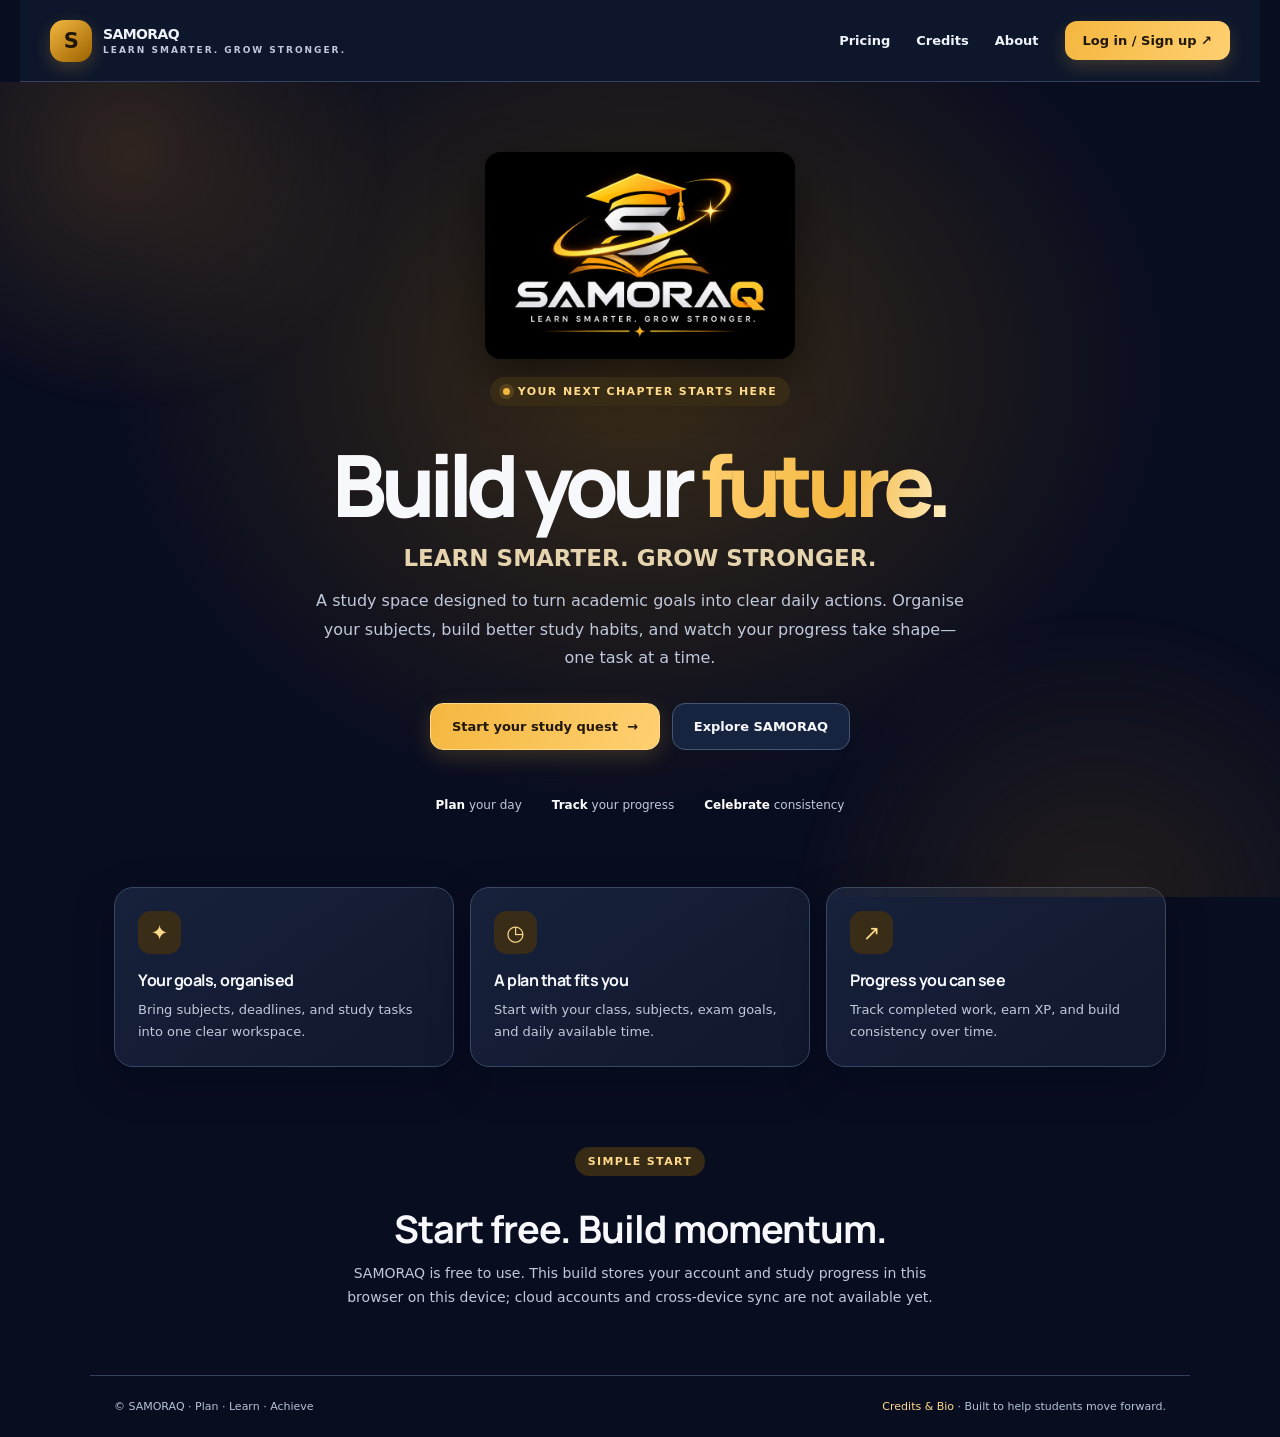
==== index.html @ 6beca5e5 "Publish SAMORAQ" ====
<!doctype html>
<html lang="en">
<head>
  <meta charset="utf-8">
  <meta name="viewport" content="width=device-width, initial-scale=1">
  <meta name="theme-color" content="#f4b740">
  <title>SAMORAQ — Learn Smarter. Grow Stronger.</title>
  <meta name="description" content="Plan smarter, study consistently, and turn your academic goals into progress with SAMORAQ.">
  <link rel="stylesheet" href="styles.css">
  <style>
    :root{--sf-purple:#f4b740;--sf-ink:#17182d;--sf-muted:#777b98}
    body{margin:0;background:#fafaff;color:var(--sf-ink);font-family:Inter,ui-sans-serif,system-ui,-apple-system,"Segoe UI",sans-serif}
    .landing-nav{height:82px;display:flex;align-items:center;justify-content:space-between;gap:20px;max-width:1240px;margin:auto;padding:0 30px}
    .landing-brand{display:flex;align-items:center;gap:11px;text-decoration:none;color:inherit;font-weight:900;letter-spacing:-.6px}
    .landing-brand .brand-mark{display:grid;place-items:center;width:42px;height:42px;border-radius:14px;background:linear-gradient(135deg,#f4b740,#ffd071);color:#fff;font-size:21px;box-shadow:0 8px 20px #f4b74033}
    .landing-brand small{display:block;font-size:9px;letter-spacing:2px;color:#8b8da7;margin-top:3px}
    .landing-links{display:flex;align-items:center;gap:26px}
    .landing-links a{color:#595c77;text-decoration:none;font-weight:700;font-size:13px}
    .landing-links a:hover{color:var(--sf-purple)}
    .landing-links .login-link{color:#fff;background:var(--sf-purple);padding:12px 18px;border-radius:12px;box-shadow:0 7px 18px #f4b74033}
    .landing-links .login-link:hover{color:#fff;background:#6454e8}
    .hero{position:relative;isolation:isolate;overflow:hidden;min-height:660px;display:grid;place-items:center;padding:70px 24px 85px;text-align:center}
    .hero:before,.hero:after{content:"";position:absolute;z-index:-1;border-radius:50%;filter:blur(2px);pointer-events:none}
    .hero:before{width:520px;height:520px;top:-190px;left:-130px;background:radial-gradient(circle,#e5e1ff 0,transparent 70%)}
    .hero:after{width:620px;height:620px;bottom:-330px;right:-130px;background:radial-gradient(circle,#d9f7f1 0,transparent 70%)}
    .hero-inner{max-width:850px}
    .samoraq-hero-logo{display:block;width:min(310px,72vw);height:auto;margin:0 auto 18px;border-radius:16px;box-shadow:0 18px 48px #0008}
    .eyebrow{display:inline-flex;align-items:center;gap:8px;padding:8px 13px;border-radius:99px;background:#efedff;color:#6555e9;font-size:11px;font-weight:900;letter-spacing:1.4px;text-transform:uppercase}
    .eyebrow i{width:7px;height:7px;border-radius:50%;background:#f4b740;box-shadow:0 0 0 4px #f4b7401a}
    .hero h1{font-size:clamp(46px,8vw,86px);letter-spacing:-.075em;line-height:.99;margin:26px 0 18px;font-weight:900}
    .hero h1 span{background:linear-gradient(100deg,#f4b740,#d69a2c 55%,#ffd071);-webkit-background-clip:text;background-clip:text;color:transparent}
    .motto{font-size:clamp(17px,2.4vw,23px);font-weight:800;color:#555a78;margin:0 0 16px}
    .hero-copy{max-width:650px;margin:0 auto;color:#777b98;font-size:16px;line-height:1.8}
    .hero-actions{display:flex;justify-content:center;align-items:center;gap:12px;flex-wrap:wrap;margin-top:30px}
    .cta{display:inline-flex;align-items:center;justify-content:center;gap:9px;padding:15px 21px;border-radius:13px;text-decoration:none;font-weight:850;font-size:13px;transition:transform .18s,box-shadow .18s}
    .cta:hover{transform:translateY(-2px)}
    .cta-primary{background:#f4b740;color:#fff;box-shadow:0 12px 28px #f4b74040}
    .cta-secondary{background:#fff;color:#555a78;border:1px solid #e7e6f5}
    .hero-stats{display:flex;justify-content:center;gap:30px;flex-wrap:wrap;margin-top:48px;color:#8588a2;font-size:12px}
    .hero-stats strong{color:#393c59}
    .feature-strip{max-width:1100px;margin:-10px auto 80px;padding:0 24px;display:grid;grid-template-columns:repeat(3,minmax(0,1fr));gap:16px}
    .feature{padding:23px;border:1px solid #e9e8f5;border-radius:19px;background:#fff;box-shadow:0 10px 30px #29254a06}
    .feature-icon{width:43px;height:43px;display:grid;place-items:center;background:#f0eeff;border-radius:13px;font-size:21px;margin-bottom:15px}
    .feature h2{font-size:16px;margin:0 0 8px}
    .feature p{font-size:13px;color:#777b98;line-height:1.7;margin:0}
    .landing-footer{max-width:1100px;margin:0 auto;padding:24px;border-top:1px solid #eae9f4;display:flex;justify-content:space-between;gap:14px;flex-wrap:wrap;color:#8a8da5;font-size:11px}
    .landing-footer a{color:#777b98;text-decoration:none}
    @media(max-width:760px){.landing-nav{height:auto;min-height:75px;padding:16px 18px;align-items:flex-start}.landing-links{gap:10px;flex-wrap:wrap;justify-content:flex-end}.landing-links a{font-size:11px}.landing-links .login-link{padding:10px 12px}.hero{min-height:570px;padding:55px 18px 75px}.feature-strip{grid-template-columns:1fr;margin-bottom:50px}.landing-brand{font-size:14px}.landing-brand .brand-mark{width:36px;height:36px}}
    @media(max-width:430px){.landing-nav{flex-direction:column;align-items:center}.landing-links{justify-content:center}.hero h1{font-size:48px}}
  </style>
<style>
body{background:#080c22;color:#f3f5ff}.landing-nav{background:#090f2a;border-bottom:1px solid #26376c}.landing-brand,.landing-links a{color:#eaf0ff}.landing-brand small{color:#91a3d9}.hero{background:radial-gradient(ellipse at 50% 35%,#1b2c70 0,transparent 58%)}.hero:before{background:radial-gradient(circle,#2454a8 0,transparent 70%)}.hero:after{background:radial-gradient(circle,#532a91 0,transparent 70%)}.hero h1{color:#f7f8ff}.motto{color:#c5d2f5}.hero-copy,.hero-stats{color:#aab8e3}.hero-stats strong{color:#f4f6ff}.eyebrow{background:#172653;color:#7dd3fc}.feature{background:linear-gradient(145deg,#141d45,#0e1534);border-color:#293b72;box-shadow:0 14px 42px #02061766}.feature h2{color:#f4f6ff}.feature p{color:#aab8e3}.cta-secondary{background:#111b43;color:#eaf0ff;border-color:#34477e}.landing-footer{border-color:#29376d;color:#91a3d9}.landing-footer a{color:#aab8e3}#pricing{color:#f3f5ff}#pricing p{color:#aab8e3!important}
</style>
  <link rel="stylesheet" href="theme.css">
</head>
<body class="landing-page">
  <header class="landing-nav">
    <a class="landing-brand" href="index.html"><span class="brand-mark">S</span><span>SAMORAQ<small>LEARN SMARTER. GROW STRONGER.</small></span></a>
    <nav class="landing-links" aria-label="Main navigation">
      <a href="#pricing">Pricing</a>
      <a href="credits.html">Credits</a>
      <a href="#about">About</a>
      <a class="login-link" href="auth.html">Log in / Sign up ↗</a>
    </nav>
  </header>

  <main>
    <section class="hero">
      <div class="hero-inner">
        <img class="samoraq-hero-logo" src="assets/samoraq-logo.png" alt="SAMORAQ — Learn Smarter. Grow Stronger." width="1536" height="1024">
        <div class="eyebrow"><i></i> Your next chapter starts here</div>
        <h1>Build your <span>future.</span></h1>
        <p class="motto">LEARN SMARTER. GROW STRONGER.</p>
        <p class="hero-copy">A study space designed to turn academic goals into clear daily actions. Organise your subjects, build better study habits, and watch your progress take shape—one task at a time.</p>
        <div class="hero-actions">
          <a class="cta cta-primary" href="auth.html">Start your study quest <span>→</span></a>
          <a class="cta cta-secondary" href="#about">Explore SAMORAQ</a>
        </div>
        <div class="hero-stats"><span><strong>Plan</strong> your day</span><span><strong>Track</strong> your progress</span><span><strong>Celebrate</strong> consistency</span></div>
      </div>
    </section>

    <section class="feature-strip" id="about">
      <article class="feature"><div class="feature-icon">✦</div><h2>Your goals, organised</h2><p>Bring subjects, deadlines, and study tasks into one clear workspace.</p></article>
      <article class="feature"><div class="feature-icon">◷</div><h2>A plan that fits you</h2><p>Start with your class, subjects, exam goals, and daily available time.</p></article>
      <article class="feature"><div class="feature-icon">↗</div><h2>Progress you can see</h2><p>Track completed work, earn XP, and build consistency over time.</p></article>
    </section>

    <section id="pricing" style="max-width:1050px;margin:0 auto 65px;padding:0 24px;text-align:center">
      <div class="eyebrow">Simple start</div><h2 style="font-size:clamp(26px,4vw,38px);letter-spacing:-1px;margin:16px 0 8px">Start free. Build momentum.</h2><p style="color:#777b98;line-height:1.7;margin:0 auto;max-width:600px">SAMORAQ is free to use. This build stores your account and study progress in this browser on this device; cloud accounts and cross-device sync are not available yet.</p>
    </section>
  </main>

  <footer class="landing-footer"><span>© SAMORAQ · Plan · Learn · Achieve</span><span><a href="credits.html">Credits &amp; Bio</a> · Built to help students move forward.</span></footer>
</body>

</html>
---- styles.css ----
@import url('https://fonts.googleapis.com/css2?family=DM+Sans:wght@400;500;600;700&family=Manrope:wght@400;500;600;700;800&display=swap');
:root{--bg:#f6f7fc;--surface:#fff;--text:#20213a;--muted:#8a8ca6;--line:#e9eaf3;--primary:#7667f5;--primary2:#9c72f4;--soft:#f0edff;--green:#32b99a;--orange:#ffb45b;--pink:#f278a8;--shadow:0 10px 30px rgba(49,45,100,.055)}
*{box-sizing:border-box}body{margin:0;background:var(--bg);color:var(--text);font-family:'DM Sans',sans-serif;font-size:14px}button,input,select,textarea{font:inherit}button{cursor:pointer}button:focus-visible,input:focus-visible,select:focus-visible,textarea:focus-visible{outline:3px solid #bcb4ff;outline-offset:2px}.app-shell{min-height:100vh}.sidebar{width:246px;position:fixed;inset:0 auto 0 0;background:#fff;border-right:1px solid var(--line);padding:26px 16px 18px;display:flex;flex-direction:column;z-index:10}.brand{display:flex;align-items:center;gap:11px;text-decoration:none;color:var(--text);font-family:Manrope,sans-serif;font-size:17px;font-weight:800;letter-spacing:-.6px;padding:0 9px}.brand-mark{width:38px;height:38px;border-radius:13px;background:linear-gradient(140deg,#7667f5,#ad72ef);display:grid;place-items:center;color:white;font-size:22px;box-shadow:0 6px 14px #9486ef55}.brand-light{font-weight:500;color:#7667f5}.brand small{display:block;font-family:'DM Sans',sans-serif;font-size:8px;letter-spacing:2px;color:#a2a3ba;margin-top:2px}.profile-mini{display:flex;align-items:center;gap:10px;padding:24px 8px 21px;border-bottom:1px solid var(--line);margin-bottom:16px}.avatar{width:36px;height:36px;border-radius:12px;background:#efedff;color:#7767e9;display:grid;place-items:center;font-weight:800;font-size:12px}.profile-mini strong,.profile-mini span{display:block}.profile-mini strong{font-size:12px}.profile-mini span{font-size:10px;color:var(--muted);margin-top:4px}.nav-list{display:grid;gap:5px}.nav-item{border:0;background:transparent;border-radius:11px;padding:12px 13px;display:flex;align-items:center;gap:12px;text-align:left;color:#777992;font-weight:600;font-size:12px;transition:.18s}.nav-item>span{font-size:17px;width:19px;text-align:center}.nav-item b{margin-left:auto;font-size:10px;background:#f0eff8;padding:3px 7px;border-radius:6px;color:#777992}.nav-item:hover{background:#f8f7ff;color:var(--primary)}.nav-item.active{background:var(--soft);color:var(--primary)}.sidebar-bottom{margin-top:auto}.quest-card{background:linear-gradient(145deg,#f1edff,#f8f3ff);border:1px solid #eae4ff;border-radius:15px;padding:16px 13px;margin-bottom:13px}.quest-kicker,.card-label{font-size:9px;letter-spacing:1.5px;font-weight:800;color:#9990d8}.quest-card strong{display:block;font-size:12px;margin:10px 0}.quest-track,.xp-track{height:6px;border-radius:8px;background:#e1dcfa;overflow:hidden}.quest-track span,.xp-track span{display:block;height:100%;width:0;background:linear-gradient(90deg,#7767f5,#bd7af4);border-radius:8px;transition:width .5s}.quest-card small{display:block;font-size:10px;color:#8985a9;margin-top:9px}.sidebar-footer{text-align:center;color:#b0b0c2;font-size:8px;letter-spacing:1.4px;padding-top:8px}.main-content{margin-left:246px;padding:0 38px 45px;max-width:1800px}.topbar{height:77px;border-bottom:1px solid #e9eaf2;display:flex;align-items:center;justify-content:space-between;margin-bottom:31px}.breadcrumb{display:flex;align-items:center;gap:12px;font-size:11px}.breadcrumb span{font-size:9px;letter-spacing:1.5px;color:#a0a1b8;font-weight:700}.breadcrumb i{font-style:normal;color:#d1d1df}.breadcrumb strong{font-weight:700}.top-actions{display:flex;align-items:center;gap:13px}.date-chip{display:flex;align-items:center;gap:8px;border:1px solid var(--line);background:#fff;padding:9px 12px;border-radius:10px;font-size:10px;color:#7e809b}.status-dot,.tiny-dot{width:7px;height:7px;border-radius:50%;background:#39c59f;display:inline-block}.icon-button{width:35px;height:35px;border-radius:10px;border:1px solid var(--line);background:#fff;color:#777995;font-size:19px;display:grid;place-items:center}.mobile-menu{display:none}.view{display:none;animation:fadeIn .3s ease}.view.active{display:block}@keyframes fadeIn{from{opacity:.45;transform:translateY(5px)}to{opacity:1;transform:none}}.welcome-row,.page-title-row{display:flex;align-items:center;justify-content:space-between;gap:20px;margin-bottom:26px}.eyebrow{font-size:9px;letter-spacing:1.7px;font-weight:800;color:#9693ba;margin-bottom:10px}.spark{color:#9a77f5;font-size:13px;margin-right:5px}h1,h2,h3,p{margin-top:0}h1{font-family:Manrope,sans-serif;font-size:clamp(27px,3vw,36px);letter-spacing:-1.5px;margin-bottom:8px;font-weight:800}h2{font-family:Manrope,sans-serif;letter-spacing:-.5px}.gradient-text{background:linear-gradient(100deg,#7567f5,#bb6fea);-webkit-background-clip:text;background-clip:text;color:transparent}.subheading{color:#9293ab;margin:0;font-size:12px}.primary-button,.secondary-button{border:0;border-radius:10px;padding:12px 16px;font-size:11px;font-weight:700;display:inline-flex;align-items:center;justify-content:center;gap:9px;transition:transform .18s,box-shadow .18s}.primary-button{color:#fff;background:linear-gradient(100deg,#7868f5,#9670f0);box-shadow:0 6px 14px #8d7df433}.primary-button:hover{transform:translateY(-1px);box-shadow:0 9px 18px #8d7df455}.primary-button>span{font-size:16px}.secondary-button{background:#f2f2f8;color:#74758e}.panel{background:var(--surface);border:1px solid var(--line);border-radius:16px;box-shadow:var(--shadow)}.hero-grid{display:grid;grid-template-columns:1.65fr 1fr;gap:18px;margin-bottom:31px}.level-card{background:linear-gradient(125deg,#f2efff 0%,#fbf9ff 52%,#fff 100%);border-color:#ebe6ff;padding:23px 25px 19px;position:relative;overflow:hidden;min-height:237px}.level-card-top,.xp-line,.level-foot,.panel-heading,.focus-header{display:flex;align-items:center;justify-content:space-between}.level-pill{background:#fff;color:#8d7ae9;border:1px solid #e9e1ff;border-radius:8px;padding:6px 9px;font-size:9px;font-weight:800;letter-spacing:.7px}.level-main{display:flex;align-items:center;justify-content:space-between;margin-top:14px;margin-bottom:16px}.level-number{font-family:Manrope,sans-serif;font-size:52px;line-height:1;font-weight:800;letter-spacing:-3px;color:#7566e9}.level-caption{font-size:11px;color:#8e8ca9;margin-top:7px}.orb-wrap{width:110px;height:90px;position:relative;display:grid;place-items:center;margin-right:20px}.orb{width:66px;height:66px;border-radius:22px;transform:rotate(-12deg);background:linear-gradient(140deg,#9c8cfb,#7464e8);box-shadow:inset 8px 8px 20px #ffffff55,0 13px 28px #8272ed55;display:grid;place-items:center;color:#fff;font-size:26px}.orb span{transform:rotate(12deg)}.orb-ring{position:absolute;border:1px solid #b9adf5;border-radius:50%;width:105px;height:44px;transform:rotate(-27deg)}.ring-two{transform:rotate(39deg);width:98px;height:54px;border-color:#d5cbff}.xp-line{font-size:10px;color:#8d8aa9;margin-bottom:9px}.xp-line b{color:#6259b6}.xp-track{background:#e7e2fb;height:7px}.level-foot{font-size:9px;color:#a09cb8;margin-top:9px}.focus-card{padding:23px 24px 17px;position:relative;overflow:hidden}.focus-icon{font-size:20px;color:#ad8df4}.focus-card h2{font-size:39px;letter-spacing:-1.5px;margin:17px 0 2px}.focus-card h2 span{font-size:20px;color:#8d7aed}.focus-card>p{font-size:10px;color:#9a9bb0;margin-bottom:0}.focus-ring-wrap{position:absolute;right:27px;top:72px}.focus-ring{width:90px;height:90px;border-radius:50%;background:conic-gradient(#8875f5 0deg,#8875f5 0deg,#f0eff9 0deg);display:grid;place-items:center;position:relative}.focus-ring:before{content:"";position:absolute;inset:8px;border-radius:50%;background:#fff}.focus-ring>div{position:relative;text-align:center}.focus-ring strong,.focus-ring small{display:block}.focus-ring strong{font-size:13px}.focus-ring small{font-size:8px;color:#a0a1b8;margin-top:3px}.focus-footer{position:absolute;bottom:18px;left:24px;right:24px;display:flex;align-items:center;gap:7px;color:#9899b1;font-size:9px}.section-heading{display:flex;align-items:center;justify-content:space-between;margin:0 0 14px}.section-heading h2{font-size:16px;margin-bottom:5px}.section-heading p,.panel-heading p{font-size:10px;color:#9a9bb0;margin-bottom:0}.text-button,.small-link{border:0;background:none;color:#8171ed;font-size:10px;font-weight:700}.text-button span{font-size:16px;margin-left:5px}.task-list{padding:5px 18px;margin-bottom:27px}.task-row{display:grid;grid-template-columns:20px minmax(0,1fr) auto auto;align-items:center;gap:14px;padding:15px 2px;border-bottom:1px solid #f0f0f6}.task-row:last-child{border-bottom:0}.task-check{appearance:none;width:18px;height:18px;border:1.5px solid #d7d7e8;border-radius:6px;background:white;display:grid;place-items:center;margin:0;cursor:pointer;transition:.2s}.task-check:checked{background:#8171f2;border-color:#8171f2}.task-check:checked:after{content:"✓";font-size:12px;color:white;font-weight:800}.task-title{font-size:11px;font-weight:700;margin-bottom:5px;overflow-wrap:anywhere}.task-meta{display:flex;align-items:center;gap:8px;font-size:9px;color:#a0a1b5;flex-wrap:wrap}.subject-tag{display:inline-flex;align-items:center;gap:5px;padding:4px 7px;border-radius:6px;background:#f0edff;color:#8778d8;font-size:9px;font-weight:700}.subject-tag:before{content:"";width:5px;height:5px;border-radius:50%;background:currentColor}.task-xp{font-size:10px;font-weight:800;color:#8a78e9;white-space:nowrap}.task-actions{display:flex;gap:5px}.tiny-action{border:0;background:#f5f5fb;color:#999ab1;border-radius:7px;padding:6px 8px;font-size:10px}.task-row.done .task-title{text-decoration:line-through;color:#a4a5b8}.task-row.done .task-check{background:#31b99a;border-color:#31b99a}.empty-state{text-align:center;padding:37px 16px;color:#999ab0;font-size:11px}.empty-icon{width:43px;height:43px;border-radius:14px;background:#f2efff;color:#8b7bec;display:grid;place-items:center;font-size:20px;margin:0 auto 12px}.empty-state strong{display:block;color:#4b4b68;font-size:12px;margin-bottom:6px}.lower-grid{display:grid;grid-template-columns:1.1fr 1fr;gap:18px}.weekly-panel,.subject-panel{padding:21px 22px}.panel-heading{margin-bottom:22px}.panel-heading h3{font-family:Manrope,sans-serif;font-size:13px;margin-bottom:5px}.mini-badge{font-size:8px;font-weight:800;letter-spacing:1px;color:#9283df;background:#f3f0ff;border-radius:6px;padding:6px 8px}.week-chart{height:132px;display:flex;align-items:stretch;gap:11px;padding-top:3px}.chart-day{flex:1;display:flex;flex-direction:column;align-items:center;justify-content:flex-end;gap:8px;min-width:0}.bar-area{height:90px;width:100%;display:flex;align-items:flex-end;justify-content:center}.chart-bar{width:min(26px,65%);min-height:4px;background:#e7e3ff;border-radius:6px 6px 3px 3px;position:relative;transition:height .35s}.chart-bar.has-value{background:linear-gradient(180deg,#b39bff,#8170f1)}.chart-bar.today{background:linear-gradient(180deg,#69d9bd,#37b89b)}.chart-bar span{position:absolute;top:-16px;left:50%;transform:translateX(-50%);font-size:8px;color:#8b83bd}.chart-day label{font-size:9px;color:#a2a3b7}.chart-day label.today-label{color:#5dbda7;font-weight:800}.subject-progress-row{margin-bottom:17px}.subject-progress-row:last-child{margin-bottom:0}.subject-progress-top{display:flex;justify-content:space-between;gap:10px;font-size:10px;margin-bottom:8px}.subject-progress-top strong{font-size:10px}.subject-progress-top span{color:#9b9cb2}.subject-bar{height:6px;border-radius:6px;background:#f0eff8;overflow:hidden}.subject-bar span{display:block;height:100%;border-radius:6px;background:linear-gradient(90deg,#8d7af4,#ba7af2)}.quote-strip{margin-top:23px;border:1px solid #ebe5ff;background:linear-gradient(90deg,#f1edff,#fbf9ff);border-radius:13px;padding:16px 19px;display:flex;align-items:center;gap:13px;color:#927de7}.quote-strip strong{display:block;font-size:11px;color:#656085;margin-bottom:4px}.quote-strip p{font-size:10px;color:#9692b1;margin:0}.quote-spark{margin-left:auto;font-size:23px;color:#c2b1fa}.filter-row{display:flex;align-items:center;justify-content:space-between;padding:12px 15px;margin-bottom:17px}.filter-tabs{display:flex;gap:5px;flex-wrap:wrap}.filter{border:0;background:transparent;color:#9697ad;padding:8px 11px;border-radius:8px;font-size:10px;font-weight:700}.filter.active{background:#f0edff;color:#8271e9}.task-count-label{font-size:10px;color:#a0a1b5}.subject-grid,.achievement-grid{display:grid;grid-template-columns:repeat(3,minmax(0,1fr));gap:16px}.subject-card{padding:20px;border:1px solid var(--line);background:#fff;border-radius:15px;box-shadow:var(--shadow)}.subject-card-top{display:flex;justify-content:space-between;align-items:center;margin-bottom:19px}.subject-icon{width:39px;height:39px;border-radius:12px;display:grid;place-items:center;font-size:17px}.color-violet{background:#f0edff;color:#8373ee}.color-blue{background:#e9f4ff;color:#5e9fe5}.color-mint{background:#e5fbf4;color:#3db99b}.color-orange{background:#fff1e3;color:#e99b4c}.color-pink{background:#ffedf4;color:#e477a4}.subject-card h3{font-family:Manrope,sans-serif;font-size:15px;margin-bottom:7px}.subject-card p{font-size:10px;color:#a0a1b5;margin-bottom:17px}.subject-card .subject-progress-top{margin-bottom:8px}.subject-card-actions{display:flex;justify-content:space-between;margin-top:17px}.calendar-panel{padding:23px;margin-bottom:27px}.calendar-header{display:flex;align-items:center;justify-content:center;gap:17px;margin-bottom:23px}.calendar-header h2{font-size:16px;margin:0;min-width:150px;text-align:center}.calendar-grid{display:grid;grid-template-columns:repeat(7,minmax(0,1fr));gap:7px}.calendar-day-label{text-align:center;font-size:9px;font-weight:800;color:#a1a2b8;padding:9px}.calendar-cell{min-height:78px;border:1px solid #f0eff7;border-radius:10px;padding:8px;position:relative;background:#fff}.calendar-cell.muted{background:#fafafe;color:#c4c4d2}.calendar-cell.today{border-color:#a69af9;background:#f8f6ff}.calendar-cell .day-num{font-size:10px;font-weight:700}.calendar-cell.today .day-num{color:#8171ed}.calendar-event{display:block;margin-top:7px;border-radius:4px;background:#eeeaff;color:#8372dc;padding:4px;font-size:8px;overflow:hidden;text-overflow:ellipsis;white-space:nowrap}.calendar-event.done-event{background:#e4f8f1;color:#31a88c}.achievement-summary{padding:23px;display:flex;align-items:center;gap:19px;margin-bottom:18px;background:linear-gradient(110deg,#f2efff,#fff)}.achievement-medal{width:60px;height:60px;border-radius:18px;background:linear-gradient(140deg,#a795ff,#7867f0);display:grid;place-items:center;color:#fff;font-size:29px;box-shadow:0 8px 18px #8d7df444}.achievement-summary strong{display:block;font-size:24px;font-family:Manrope,sans-serif;margin:4px 0}.achievement-summary p{font-size:10px;color:#999ab0;margin:0}.achievement-card{padding:20px;border:1px solid var(--line);border-radius:14px;background:#fff;text-align:center}.achievement-card .medal{width:52px;height:52px;border-radius:17px;background:#f0edff;color:#8a78ee;display:grid;place-items:center;font-size:23px;margin:0 auto 14px}.achievement-card.locked{opacity:.55}.achievement-card strong{display:block;font-size:12px;margin-bottom:7px}.achievement-card p{font-size:10px;color:#999ab0;margin:0;line-height:1.5}.achievement-card.unlocked .medal{background:#e5faf3;color:#2eb493}.stats-grid{display:grid;grid-template-columns:repeat(4,minmax(0,1fr));gap:14px;margin-bottom:18px}.stat-card{padding:19px;border:1px solid var(--line);background:#fff;border-radius:14px;box-shadow:var(--shadow)}.stat-card span{font-size:10px;color:#9697ad}.stat-card strong{display:block;font-family:Manrope,sans-serif;font-size:26px;margin:10px 0 4px}.stat-card small{font-size:9px;color:#aaaabd}.tall-chart{height:185px}.tall-chart .bar-area{height:140px}.report-note{padding:17px 20px;margin-top:18px;background:#fbfaff;border-color:#eee9ff}.report-note strong{font-size:11px;color:#7d6de7}.report-note p{font-size:10px;color:#9293ac;margin:6px 0 0;line-height:1.6}.modal-backdrop{position:fixed;inset:0;background:rgba(32,29,61,.36);backdrop-filter:blur(5px);z-index:30;display:none;align-items:center;justify-content:center;padding:18px;overflow-y:auto}.modal-backdrop.open{display:flex;animation:fadeIn .18s ease}.modal{width:min(530px,100%);padding:26px;background:#fff;max-height:calc(100vh - 36px);overflow-y:auto}.modal-heading{display:flex;align-items:flex-start;justify-content:space-between;margin-bottom:22px}.modal-heading h2{font-size:21px;margin:0}.modal label{display:block;font-size:10px;font-weight:700;color:#666783;margin-bottom:15px}.modal input,.modal select,.modal textarea{display:block;width:100%;margin-top:7px;border:1px solid #e6e6f0;background:#fcfcff;border-radius:9px;padding:11px 12px;font-size:11px;color:#4e4f6a;outline:none}.modal input:focus,.modal select:focus,.modal textarea:focus{border-color:#a69afa;box-shadow:0 0 0 3px #f0edff}.modal textarea{resize:vertical}.form-row{display:grid;grid-template-columns:1fr 1fr;gap:13px}.optional{font-weight:400;color:#aaaabd}.reward-preview{display:flex;align-items:center;gap:11px;padding:12px;background:#f6f3ff;border:1px solid #ece6ff;border-radius:10px;margin:4px 0 20px}.reward-preview>span{width:30px;height:30px;border-radius:9px;background:#e7e0ff;display:grid;place-items:center;color:#8975ec}.reward-preview strong,.reward-preview small{display:block}.reward-preview strong{font-size:11px;color:#6e5dc7}.reward-preview small{font-size:9px;color:#9c98b8;margin-top:4px}.modal-actions{display:flex;justify-content:flex-end;gap:8px}.toast-region{position:fixed;bottom:22px;right:22px;z-index:50;display:grid;gap:8px}.toast{background:#25223f;color:white;border-radius:11px;padding:12px 16px;box-shadow:0 10px 25px #27204533;font-size:11px;animation:toastIn .25s ease;max-width:310px}.toast.success{border-left:3px solid #42d0ac}.toast.error{border-left:3px solid #ff8b9f}@keyframes toastIn{from{opacity:0;transform:translateY(8px)}to{opacity:1;transform:none}}.victory-overlay{position:fixed;inset:0;z-index:40;background:#211b49b8;backdrop-filter:blur(8px);display:none;align-items:center;justify-content:center;padding:20px;overflow:hidden}.victory-overlay.open{display:flex}.victory-card{position:relative;z-index:2;background:#fff;border-radius:24px;padding:33px 35px;text-align:center;width:min(360px,100%);box-shadow:0 20px 80px #120d3755;animation:victoryPop .4s cubic-bezier(.2,1.4,.4,1)}@keyframes victoryPop{from{transform:scale(.7);opacity:0}to{transform:scale(1);opacity:1}}.victory-icon{width:68px;height:68px;border-radius:23px;background:linear-gradient(140deg,#a896ff,#7566ef);display:grid;place-items:center;color:white;font-size:31px;margin:0 auto 19px;box-shadow:0 10px 25px #8975ed55}.victory-card h2{font-size:27px;margin-bottom:8px}.victory-card p{font-size:11px;color:#9697ae;line-height:1.5;margin-bottom:16px}.victory-xp{font-family:Manrope,sans-serif;font-size:28px;font-weight:800;color:#8170ee;margin-bottom:23px}.victory-xp span{font-size:30px}.victory-card .eyebrow{color:#9a8ae5}.confetti-piece{position:absolute;top:-15px;width:8px;height:12px;border-radius:2px;animation:fall 2.4s linear forwards;opacity:.9}@keyframes fall{to{transform:translateY(110vh) rotate(700deg);opacity:0}}body.dark{--bg:#151527;--surface:#202038;--text:#f0efff;--muted:#a2a1bd;--line:#34334e;--shadow:0 10px 30px rgba(0,0,0,.12)}body.dark .sidebar,body.dark .topbar,body.dark .date-chip,body.dark .icon-button,body.dark .subject-card,body.dark .stat-card,body.dark .achievement-card,body.dark .task-list,body.dark .calendar-panel{background:var(--surface)}body.dark .profile-mini,body.dark .topbar{border-color:var(--line)}body.dark .level-card{background:linear-gradient(125deg,#282442,#222238)}body.dark .focus-ring:before{background:var(--surface)}body.dark .task-check{background:#292942;border-color:#484763}body.dark .calendar-cell{background:#24243d;border-color:#383751}body.dark .calendar-cell.muted{background:#1d1d31}body.dark .modal,body.dark .victory-card{background:#22223a}body.dark .modal input,body.dark .modal select,body.dark .modal textarea{background:#19192d;color:#eee}body.dark .quote-strip,body.dark .report-note,body.dark .quest-card{background:#292541;border-color:#3b365e}body.dark .task-row{border-color:#34334e}body.dark .subject-bar,body.dark .chart-bar{background-color:#35334f}body.dark .focus-ring{background:conic-gradient(#8875f5 0deg,#8875f5 0deg,#393750 0deg)}
@media(max-width:1200px){.main-content{padding:0 25px 35px}.sidebar{width:220px}.main-content{margin-left:220px}.hero-grid{grid-template-columns:1.3fr 1fr}.orb-wrap{margin-right:5px}.subject-grid,.achievement-grid{grid-template-columns:repeat(2,minmax(0,1fr))}}
@media(max-width:900px){.sidebar{transform:translateX(-100%);transition:transform .25s;box-shadow:10px 0 40px #1d194015}.sidebar.open{transform:translateX(0)}.main-content{margin-left:0;padding:0 22px 30px}.mobile-menu{display:grid;place-items:center;border:1px solid var(--line);background:#fff;border-radius:9px;width:34px;height:34px;color:#797a97}.topbar{gap:12px}.breadcrumb{margin-right:auto;margin-left:4px}.hero-grid{grid-template-columns:1fr 1fr}.lower-grid{grid-template-columns:1fr}.focus-ring-wrap{right:22px}.task-row{grid-template-columns:20px minmax(0,1fr) auto}.task-actions{grid-column:2 / -1;justify-content:flex-end}.task-xp{grid-column:3;grid-row:1}.stats-grid{grid-template-columns:repeat(2,minmax(0,1fr))}}
@media(max-width:600px){.main-content{padding:0 14px 25px}.topbar{height:65px;margin-bottom:23px}.date-chip{display:none}.welcome-row,.page-title-row{align-items:flex-start;flex-direction:column}.welcome-row .primary-button,.page-title-row .primary-button{align-self:stretch}.hero-grid{grid-template-columns:1fr}.level-card{min-height:220px}.focus-card{min-height:205px}.section-heading{align-items:flex-start;gap:10px}.text-button{white-space:nowrap}.task-list{padding:5px 12px}.task-row{gap:10px;padding:14px 0}.task-meta{gap:6px}.task-xp{font-size:9px}.subject-grid,.achievement-grid{grid-template-columns:1fr}.calendar-panel{padding:12px}.calendar-grid{gap:3px}.calendar-cell{min-height:55px;padding:5px 3px}.calendar-day-label{padding:7px 0;font-size:8px}.calendar-event{font-size:7px;padding:3px}.calendar-cell .day-num{font-size:9px}.form-row{grid-template-columns:1fr;gap:0}.modal{padding:21px}.filter-row{align-items:flex-start;gap:8px;flex-direction:column}.filter-tabs{width:100%}.filter{padding:8px}.stats-grid{gap:9px}.stat-card{padding:14px}.stat-card strong{font-size:22px}.quote-strip{padding:14px}.week-chart{gap:5px}.weekly-panel,.subject-panel{padding:17px}.breadcrumb span{display:none}.breadcrumb{gap:7px}.toast-region{right:12px;bottom:12px;left:12px}.toast{max-width:none}}

/* STUDYFORGE V2 local demo account + onboarding */
.auth-gate{position:fixed;inset:0;z-index:9999;display:grid;place-items:center;overflow:auto;padding:24px;background:radial-gradient(ellipse at 10% 0%,#dcd7ff 0,transparent 38%),radial-gradient(ellipse at 100% 100%,#d8f5f0 0,transparent 36%),var(--bg)}
.auth-gate[hidden]{display:none!important}.auth-card{width:min(100%,480px);max-height:calc(100vh - 48px);overflow:auto;background:var(--surface);border:1px solid var(--line);border-radius:26px;padding:clamp(22px,4vw,36px);box-shadow:0 24px 90px #22204422}
.onboarding-card{width:min(100%,650px)}.auth-brand{display:flex;align-items:center;gap:12px;margin-bottom:28px}.auth-brand strong{font-family:Manrope,sans-serif;letter-spacing:-.5px;font-size:17px}.auth-brand small{display:block;color:var(--muted);letter-spacing:2px;font-size:9px;margin-top:3px}.auth-kicker{font-size:10px;letter-spacing:2px;font-weight:800;color:var(--primary);margin-bottom:10px}.auth-card h1{font-family:Manrope,sans-serif;font-size:clamp(28px,5vw,38px);letter-spacing:-1.4px;margin:0 0 9px}.auth-card>p{color:var(--muted);line-height:1.65;margin:0 0 20px}.auth-tabs{display:grid;grid-template-columns:1fr 1fr;gap:6px;background:var(--bg);border-radius:12px;padding:5px;margin:20px 0}.auth-tab{border:0;background:transparent;padding:11px;border-radius:9px;color:var(--muted);font-weight:800}.auth-tab.active{background:var(--surface);color:var(--primary);box-shadow:0 2px 10px #20213a0c}.auth-form{display:grid;gap:14px}.auth-form[hidden]{display:none}.auth-form>label{display:grid;gap:7px;font-size:12px;font-weight:700}.auth-form input:not([type=checkbox]),.auth-form select{width:100%;padding:12px 13px;border:1px solid var(--line);border-radius:10px;background:var(--surface);color:var(--text)}.auth-submit{width:100%;justify-content:center;padding:13px}.auth-note{font-size:11px;line-height:1.6;color:var(--muted);margin:0}.auth-error{font-size:12px;color:#d74765;margin:0;min-height:0}.auth-error:empty{display:none}.auth-form fieldset{border:1px solid var(--line);border-radius:12px;padding:12px}.auth-form legend{font-size:12px;font-weight:800;padding:0 6px}.subject-checks{display:grid;grid-template-columns:repeat(2,minmax(0,1fr));gap:10px}.subject-checks label{display:flex;align-items:center;gap:7px;font-size:12px;color:var(--text)}.subject-checks input{accent-color:var(--primary)}body.auth-locked .app-shell,body.auth-locked .modal-backdrop,body.auth-locked .toast-region,body.auth-locked .victory-overlay{visibility:hidden}
@media(max-width:520px){.auth-gate{padding:12px}.auth-card{max-height:calc(100vh - 24px);border-radius:20px}.subject-checks{grid-template-columns:1fr 1fr}}

/* STUDYFORGE daily scheduler */
.schedule-notice{display:grid;gap:6px;padding:15px 18px;margin:0 0 18px;border:1px solid #e8e5fb;border-radius:13px;background:#faf9ff;color:var(--text);font-size:11px;line-height:1.55}.schedule-notice strong{font-size:12px}.schedule-notice span{color:var(--muted)}.schedule-notice.kickstart{border-color:#f1d8a8;background:#fffaf0}.schedule-notice.kickstart strong{color:#9a681b}.daily-time-summary{display:flex;align-items:center;justify-content:space-between;gap:20px;padding:18px 20px;margin-bottom:18px}.daily-time-summary>div{display:grid;gap:4px;min-width:150px}.daily-time-summary strong{font:800 25px Manrope,sans-serif;color:var(--primary)}.daily-time-summary small,.daily-time-summary p{font-size:10px;color:var(--muted);line-height:1.55}.daily-time-summary p{max-width:440px;margin:0}.topic-heading{display:flex;align-items:center;justify-content:space-between;margin-top:16px;padding-top:12px;border-top:1px solid var(--line);font-size:11px}.topic-list{display:grid;gap:7px;margin-top:9px}.topic-row{display:flex;align-items:center;justify-content:space-between;gap:8px;padding:7px 9px;border-radius:8px;background:#f8f7fd;font-size:10px;color:var(--text)}.topic-row>div{display:flex;gap:5px}.topic-row.topic-complete>span{text-decoration:line-through;color:#999ab0}.topic-empty{font-size:10px;color:var(--muted);margin:5px 0}.modal-hint{font-size:10px;line-height:1.55;color:var(--muted);margin:-4px 0 17px}.task-row.task-locked{opacity:.68}.task-row.task-locked .task-actions button{cursor:not-allowed;opacity:.45}.task-actions button:disabled{pointer-events:none}@media(max-width:600px){.daily-time-summary{align-items:flex-start;flex-direction:column;gap:8px}.daily-time-summary p{max-width:none}}

/* STUDYFORGE V2 · neon companion interface */
:root{--bg:#090d27;--surface:#11183a;--text:#f3f5ff;--muted:#aab5dc;--line:#29376d;--primary:#38bdf8;--primary2:#8b5cf6;--soft:#17234d;--panel:#11183a;--border:#29376d}
body{background:radial-gradient(ellipse at 80% 0%,#1b2460 0,transparent 35%),var(--bg);color:var(--text)}
.app-shell,.sidebar,.main-content{background:transparent;color:var(--text)}
.panel,.stat-card,.subject-card,.achievement-card,.calendar-panel,.filter-row,.daily-time-summary,.quote-strip,.achievement-summary{background:linear-gradient(145deg,#141d45f2,#0e1534f5)!important;border:1px solid #2b3d78!important;color:#f3f5ff!important;box-shadow:0 14px 42px #02061744}
.sidebar{background:linear-gradient(180deg,#0c1434,#080d25)!important;border-right:1px solid #27366b!important}
.brand,.nav-item,.profile-mini,.page-title-row h1,.section-heading h2,.panel h3,.subject-card h3,.modal h2{color:#f4f6ff!important}
.nav-item{border-radius:12px;margin:4px 8px}.nav-item.active{background:linear-gradient(100deg,#1d4ed8,#6d28d9)!important;color:#fff!important;box-shadow:0 0 22px #2563eb55}
.primary-button{background:linear-gradient(100deg,#2563eb,#7c3aed)!important;color:#fff!important;border:1px solid #6d8cff!important;box-shadow:0 8px 22px #4338ca44}
.secondary-button,.icon-button,.filter{background:#111b43!important;color:#dce8ff!important;border:1px solid #34477e!important}
input,select,textarea{background:#0a1230!important;color:#f5f7ff!important;border-color:#34477e!important}
.task-row,.topic-row,.calendar-cell,.achievement-card{background:#0d1636!important;border-color:#293b72!important;color:#eaf0ff!important}
.subheading,.panel p,.subject-card p,.task-meta,.card-label,.modal-hint{color:#aab8e3!important}
.gradient-text{background:linear-gradient(90deg,#38bdf8,#a78bfa);-webkit-background-clip:text;background-clip:text;color:transparent}
.view{opacity:0;transform:translateY(12px) scale(.995);transition:opacity .28s ease,transform .28s ease;display:none}.view.active{display:block;opacity:1;transform:translateY(0) scale(1);animation:sfViewIn .32s ease both}@keyframes sfViewIn{from{opacity:0;transform:translateY(13px)}to{opacity:1;transform:translateY(0)}}
.studybot-float{position:fixed;right:22px;bottom:18px;z-index:40;display:flex;align-items:flex-end;gap:9px;max-width:min(390px,calc(100vw - 30px));pointer-events:none}.studybot-float img{width:112px;height:112px;object-fit:contain;object-position:center;border-radius:18px;mix-blend-mode:normal;background:transparent;filter:drop-shadow(0 0 15px #f4b74088);pointer-events:auto}.studybot-bubble{background:#f4f7ff;color:#101b43;border:1px solid #75caff;border-radius:16px 16px 4px 16px;padding:12px 14px;font-size:12px;font-weight:750;line-height:1.45;box-shadow:0 0 24px #38bdf844;max-width:250px;pointer-events:auto;animation:botPop .35s ease both}.studybot-close{pointer-events:auto;border:1px solid #405a9a;background:#101b43;color:#dbeafe;border-radius:50%;width:24px;height:24px;align-self:flex-start}.studybot-float.minimised img,.studybot-float.minimised .studybot-bubble{display:none}.studybot-float.minimised .studybot-close{width:42px;height:42px;border-radius:50%;font-size:19px;background:#1d4ed8}.studybot-float.minimised .studybot-close:after{content:'✦'}.studybot-float.minimised .studybot-close{font-size:0}@keyframes botPop{from{opacity:0;transform:translateY(10px) scale(.96)}to{opacity:1;transform:translateY(0) scale(1)}}
.page-transition{position:fixed;inset:0;z-index:1000;display:flex;flex-direction:column;align-items:center;justify-content:center;gap:12px;background:radial-gradient(circle at center,#182b72,#080c22 62%);color:#eaf4ff;transition:opacity .4s,visibility .4s}.page-transition.done{opacity:0;visibility:hidden}.transition-orb{width:72px;height:72px;display:grid;place-items:center;border-radius:50%;font-size:32px;color:#b9f1ff;border:2px solid #38bdf8;box-shadow:0 0 15px #38bdf8, inset 0 0 18px #2563eb;animation:orbPulse 1s infinite alternate}.page-transition strong{letter-spacing:3px}.page-transition span{font-size:12px;color:#aab8e3}@keyframes orbPulse{to{transform:scale(1.08);box-shadow:0 0 30px #38bdf8,inset 0 0 25px #7c3aed}}.daily-time-summary{display:flex;align-items:center;gap:18px;flex-wrap:wrap}.daily-time-summary>div{display:grid;gap:4px;min-width:170px}.daily-time-summary>div strong{font-size:28px;color:#72dcff}.daily-time-summary p{flex:1;min-width:220px}.daily-time-summary .small-link{color:#7dd3fc}
@media(max-width:760px){.studybot-float{right:8px;bottom:8px}.studybot-float img{width:76px;height:76px}.studybot-bubble{font-size:10px;max-width:190px;padding:9px}.main-content{padding-bottom:110px}}
@media(prefers-reduced-motion:reduce){*,*:before,*:after{animation-duration:.01ms!important;transition-duration:.01ms!important;scroll-behavior:auto!important}}
body:not(.dark){--bg:#f4f6ff;--surface:#fff;--text:#20294a;--muted:#65708f;--line:#dce3f5;--soft:#edf1ff;background:#f4f6ff;color:#20294a}
body:not(.dark) .sidebar{background:#fff!important;border-right:1px solid #dce3f5!important}
body:not(.dark) .panel,body:not(.dark) .stat-card,body:not(.dark) .subject-card,body:not(.dark) .achievement-card,body:not(.dark) .calendar-panel,body:not(.dark) .filter-row,body:not(.dark) .daily-time-summary,body:not(.dark) .quote-strip,body:not(.dark) .achievement-summary{background:#fff!important;border-color:#dce3f5!important;color:#20294a!important}
body:not(.dark) .brand,body:not(.dark) .nav-item,body:not(.dark) .profile-mini,body:not(.dark) .page-title-row h1,body:not(.dark) .section-heading h2,body:not(.dark) .panel h3,body:not(.dark) .subject-card h3,body:not(.dark) .modal h2{color:#20294a!important}
body:not(.dark) .nav-item.active{background:linear-gradient(100deg,#2563eb,#7c3aed)!important;color:#fff!important}
body:not(.dark) .task-row,body:not(.dark) .topic-row,body:not(.dark) .calendar-cell{background:#f8faff!important;border-color:#e0e6f5!important;color:#20294a!important}
body:not(.dark) input,body:not(.dark) select,body:not(.dark) textarea{background:#fff!important;color:#20294a!important;border-color:#cbd5e1!important}
body:not(.dark) .subheading,body:not(.dark) .panel p,body:not(.dark) .subject-card p,body:not(.dark) .task-meta,body:not(.dark) .card-label,body:not(.dark) .modal-hint{color:#65708f!important}
---- theme.css ----
/* SAMORAQ V2 · unified Amber Gold design system */
:root{
  color-scheme:dark;
  --sf-bg:#090d20;--sf-surface:#111a33;--sf-panel:#14203d;--sf-panel-2:#0e1730;
  --sf-text:#f7f8fc;--sf-muted:#c0c9dc;--sf-subtle:#9eabc5;
  --sf-line:#34415e;--sf-border:#455575;
  --sf-accent:#f4b740;--sf-accent-strong:#ffd071;--sf-accent-deep:#9a6200;
  --sf-accent-soft:#3b2c12;--sf-accent-glow:#f4b74038;
  --sf-success:#42d6a0;--sf-warning:#ffd071;--sf-danger:#ff8494;
  --sf-shadow:0 14px 42px #02061755;
  --bg:var(--sf-bg);--surface:var(--sf-surface);--panel:var(--sf-panel);--text:var(--sf-text);
  --muted:var(--sf-muted);--line:var(--sf-line);--border:var(--sf-border);
  --primary:var(--sf-accent);--primary2:var(--sf-accent-strong);--soft:var(--sf-accent-soft);
}
*{scrollbar-color:#596784 var(--sf-bg)}
body{background:var(--sf-bg);color:var(--sf-text)}
a{color:var(--sf-accent-strong)}
button:focus-visible,input:focus-visible,select:focus-visible,textarea:focus-visible,a:focus-visible,[tabindex]:focus-visible{outline:3px solid var(--sf-accent);outline-offset:3px}
::selection{background:#f4b74066;color:#fff}
input,select,textarea{background:#0b142b;color:#f7f8fc;border:1px solid var(--sf-border);caret-color:var(--sf-accent)}
input::placeholder,textarea::placeholder{color:#a8b4ca;opacity:1}
select option{background:#101a33;color:#f7f8fc}
input:disabled,select:disabled,textarea:disabled,button:disabled{opacity:.58;cursor:not-allowed}
.primary-button,.auth-submit,.cta-primary{background:linear-gradient(110deg,#f4b740,#ffd071)!important;color:#211707!important;border:1px solid #ffda8a!important;box-shadow:0 7px 22px #f4b74030}
.primary-button:hover,.auth-submit:hover,.cta-primary:hover{background:linear-gradient(110deg,#ffd071,#ffe1a3)!important;color:#211707!important;box-shadow:0 9px 26px #f4b74048}
.secondary-button,.icon-button,.filter,.tiny-action{background:#172440!important;color:#e5ebf6!important;border:1px solid var(--sf-border)!important}
.secondary-button:hover,.icon-button:hover,.filter:hover,.tiny-action:hover{border-color:var(--sf-accent)!important;color:var(--sf-accent-strong)!important}
.brand-mark{background:linear-gradient(140deg,#f4b740,#9a6200)!important;color:#211707!important;box-shadow:0 6px 18px #f4b74038!important}
.brand-light,.auth-kicker,.eyebrow,.spark,.focus-icon,.text-button,.small-link,.task-xp,.daily-time-summary>div strong{color:var(--sf-accent-strong)!important}
.gradient-text{background:linear-gradient(100deg,#ffd071,#f4b740 55%,#fff0c7)!important;-webkit-background-clip:text!important;background-clip:text!important;color:transparent!important}
.panel,.stat-card,.subject-card,.achievement-card,.calendar-panel,.filter-row,.daily-time-summary,.quote-strip,.achievement-summary,.bio-card{background:linear-gradient(145deg,var(--sf-panel),var(--sf-panel-2))!important;border:1px solid var(--sf-line)!important;color:var(--sf-text)!important;box-shadow:var(--sf-shadow)}
.sidebar{background:linear-gradient(180deg,#101a34,#090f20)!important;border-color:var(--sf-line)!important}
.brand,.nav-item,.profile-mini,.page-title-row h1,.section-heading h2,.panel h3,.subject-card h3,.modal h2{color:var(--sf-text)!important}
.nav-item{color:#c1cbe0!important}
.nav-item:hover{background:#27304a!important;color:var(--sf-accent-strong)!important}
.nav-item.active{background:linear-gradient(100deg,#65440e,#9a6819)!important;color:#fff8e8!important;box-shadow:0 0 20px #f4b74025}
.nav-item b,.avatar,.subject-tag,.empty-icon{background:var(--sf-accent-soft)!important;color:#ffda8a!important}
.quest-card{background:linear-gradient(145deg,#342710,#1c1a19)!important;border:1px solid #725321!important;color:#fff4d7!important}
.quest-kicker,.card-label{color:#ffd071!important}
.quest-track,.xp-track{background:#51452e!important}.quest-track span,.xp-track span{background:linear-gradient(90deg,#d18b19,#ffd071)!important}
.level-card{background:linear-gradient(125deg,#382b16,#1c2032 60%,#111a33)!important;border-color:#70552a!important}
.level-pill{background:#332813!important;border-color:#80602a!important;color:#ffda8a!important}
.level-number{color:#ffd071!important}.orb{background:linear-gradient(140deg,#ffd071,#a56a0b)!important;color:#211707!important;box-shadow:0 13px 28px #f4b74035!important}.orb-ring{border-color:#b78b3d!important}
.primary-button,.secondary-button,.panel,.task-row,.topic-row,.calendar-cell,.achievement-card,.subject-choice,.topic-config-row,.schedule-notice,.daily-time-summary{border-radius:12px}
.task-row,.topic-row,.calendar-cell{background:#0d1830!important;border-color:#34415e!important;color:#f1f4fa!important}
.task-title,.topic-row,.task-row strong{color:#f7f8fc!important}.task-meta,.subheading,.panel p,.subject-card p,.modal-hint,.daily-time-summary small,.daily-time-summary p,.level-caption,.level-foot,.xp-line,.focus-card>p,.section-heading p,.panel-heading p,.empty-state,.topic-empty{color:var(--sf-muted)!important}
.task-meta,.task-meta *,.calendar-cell small,.profile-mini span{color:#b7c3d8!important}
.subject-tag{background:#3a2d17!important;color:#ffda8a!important}
.task-check{background:#101a31!important;border-color:#9caac1!important}.task-check:checked{background:#d89a27!important;border-color:#ffd071!important}
.task-row.done .task-title{color:#aab6cb!important}.task-row.done .task-check{background:#258b6c!important;border-color:#42d6a0!important}
.schedule-notice{background:#172440!important;border-color:#455575!important;color:#f7f8fc!important}.schedule-notice.kickstart{background:#342710!important;border-color:#a8782a!important}.schedule-notice.kickstart strong{color:#ffd071!important}
.modal,.modal-backdrop>div{background:#111a33!important;color:#f7f8fc!important;border-color:#455575!important}
.modal label,.modal legend,.auth-form label,.auth-form legend{color:#f1f4fb!important}
.modal-hint,.auth-note,.onboarding-help{color:#c0c9dc!important}
.toast{background:#172440!important;color:#f7f8fc!important;border:1px solid #455575!important}
.studybot-bubble,.speech{background:#fff7e7!important;color:#2a2112!important;border:1px solid #e2b95e!important;box-shadow:0 0 24px #f4b74025!important}
.studybot-bubble:before,.speech:before{border-color:#fff7e7 transparent transparent!important}
.studybot-close{background:#332710!important;color:#ffda8a!important;border-color:#a8782a!important}
.studybot-float img{filter:drop-shadow(0 0 15px #f4b74066)!important}
.page-transition{background:radial-gradient(circle at center,#51401e,#090d20 65%)!important;color:#fff7e7!important}
.transition-orb{color:#ffe0a0!important;border-color:#f4b740!important;box-shadow:0 0 15px #f4b740,inset 0 0 18px #9a6200!important;animation-name:sfAmberPulse!important}
@keyframes sfAmberPulse{to{transform:scale(1.08);box-shadow:0 0 30px #f4b740,inset 0 0 25px #ffd071}}
/* Standalone account setup */
body.auth-page{background:radial-gradient(ellipse at 15% 5%,#473516 0,transparent 38%),radial-gradient(ellipse at 90% 95%,#382815 0,transparent 36%),#090d20!important;color:#f7f8fc!important}
.auth-page .bot-panel,.auth-page .auth-card{background:linear-gradient(145deg,#17213b,#10182d)!important;border-color:#5b4a2b!important}
.auth-page .auth-back{color:#e2c98f!important}.auth-page .auth-kicker{color:#ffd071!important}
.auth-page .brand-mark{background:linear-gradient(135deg,#f4b740,#9a6200)!important}
.auth-page .auth-tabs{background:#0b1428!important}.auth-page .auth-tab{color:#c0c9dc!important}.auth-page .auth-tab.active{background:linear-gradient(100deg,#b47a19,#f4b740)!important;color:#211707!important}
.auth-page .auth-form input:not([type=checkbox]),.auth-page .auth-form select,.auth-page .auth-form textarea{background:#0b142b!important;color:#fff!important;border-color:#596783!important}
.auth-page .auth-form input::placeholder,.auth-page .auth-form textarea::placeholder{color:#aab6cb!important;opacity:1}
.auth-page .auth-form select option{background:#101a33!important;color:#fff!important}
.auth-page .subject-choice,.auth-page .topic-config-row{background:#111d36!important;color:#f7f8fc!important;border-color:#455575!important}
.auth-page .subject-choice span,.auth-page .topic-config-row strong{color:#f7f8fc!important}
.auth-page .subject-choice input{accent-color:#f4b740!important}
.auth-page .auth-error{color:#ff9eaa!important}.auth-page .wizard-steps span.active{background:linear-gradient(90deg,#f4b740,#ffe0a0)!important}
.auth-page .onboarding-summary{background:#342710!important;border-color:#a8782a!important;color:#fff0c9!important}
.auth-page .speech{background:#fff7e7!important;color:#2a2112!important}
/* Landing page */
body.landing-page{background:#090d20!important;color:#f7f8fc!important}
.landing-page .landing-nav{background:#0d162b!important;border-bottom:1px solid var(--sf-line)}
.landing-page .landing-brand,.landing-page .landing-links a{color:#f0f3fa!important}
.landing-page .landing-brand small{color:#c0c9dc!important}
.landing-page .landing-links a:hover{color:#ffd071!important}
.landing-page .landing-links .login-link{background:linear-gradient(110deg,#f4b740,#ffd071)!important;color:#211707!important}
.landing-page .hero{background:radial-gradient(ellipse at 50% 35%,#392b17 0,transparent 58%)!important}
.landing-page .hero:before{background:radial-gradient(circle,#6b4a1e66 0,transparent 70%)!important}
.landing-page .hero:after{background:radial-gradient(circle,#59401855 0,transparent 70%)!important}
.landing-page .hero h1{color:#f7f8fc!important}.landing-page .hero h1 span{background:linear-gradient(100deg,#ffd071,#f4b740 60%,#fff0c7)!important;-webkit-background-clip:text!important;background-clip:text!important;color:transparent!important}
.landing-page .motto{color:#e5d4ae!important}.landing-page .hero-copy,.landing-page .hero-stats{color:#c0c9dc!important}.landing-page .hero-stats strong{color:#fff!important}
.landing-page .eyebrow{background:#382b16!important;color:#ffda8a!important}.landing-page .eyebrow i{background:#f4b740!important;box-shadow:0 0 0 4px #f4b74028!important}
.landing-page .feature{background:linear-gradient(145deg,#17213b,#10182d)!important;border-color:#394863!important;box-shadow:var(--sf-shadow)!important}.landing-page .feature h2{color:#f7f8fc!important}.landing-page .feature p{color:#c0c9dc!important}.landing-page .feature-icon{background:#3a2d17!important;color:#ffda8a!important}
.landing-page .cta-secondary{background:#172440!important;color:#f7f8fc!important;border-color:#455575!important}
.landing-page .landing-footer{border-color:#34415e!important;color:#b7c3d8!important}.landing-page .landing-footer a{color:#ffda8a!important}
.landing-page #pricing{color:#f7f8fc!important}.landing-page #pricing p{color:#c0c9dc!important}
/* Credits page */
body.credits-page{background:#090d20!important;color:#f7f8fc!important}
.credits-page .bio-hero{background:linear-gradient(135deg,#382b16,#171e34)!important;border-color:#75572a!important}
.credits-page .bio-kicker,.credits-page .bio-hero h1 span{color:#ffd071!important}
.credits-page .bio-card{background:linear-gradient(145deg,#17213b,#10182d)!important;border-color:#394863!important}
.credits-page .bio-mission{background:linear-gradient(120deg,#4a3515,#282018)!important}
.credits-page .back-link{color:#fff0c9!important;border-color:#596783!important}
.credits-page .credit-list li{border-color:#455575!important}
/* Consistent light dashboard mode; accent remains amber with dark readable text */
body.dashboard-page:not(.dark){color-scheme:light;--sf-bg:#f6f7fa;--sf-surface:#fff;--sf-panel:#fff;--sf-panel-2:#fff;--sf-text:#202638;--sf-muted:#536078;--sf-subtle:#66738a;--sf-line:#d9dfeb;--sf-border:#aeb9cc;--sf-accent:#9a6200;--sf-accent-strong:#805000;--sf-accent-deep:#704800;--sf-accent-soft:#fff1d2;--sf-shadow:0 10px 28px #1b2b4510;--bg:var(--sf-bg);--surface:var(--sf-surface);--panel:var(--sf-panel);--text:var(--sf-text);--muted:var(--sf-muted);--line:var(--sf-line);--border:var(--sf-border);--primary:var(--sf-accent);--primary2:#b77b18;--soft:var(--sf-accent-soft);background:#f6f7fa!important;color:#202638!important}
.dashboard-page:not(.dark) .sidebar{background:#fff!important}.dashboard-page:not(.dark) .panel,.dashboard-page:not(.dark) .stat-card,.dashboard-page:not(.dark) .subject-card,.dashboard-page:not(.dark) .achievement-card,.dashboard-page:not(.dark) .calendar-panel,.dashboard-page:not(.dark) .filter-row,.dashboard-page:not(.dark) .daily-time-summary,.dashboard-page:not(.dark) .quote-strip,.dashboard-page:not(.dark) .achievement-summary{background:#fff!important;color:#202638!important;border-color:#d9dfeb!important}
.dashboard-page:not(.dark) .brand,.dashboard-page:not(.dark) .nav-item,.dashboard-page:not(.dark) .profile-mini,.dashboard-page:not(.dark) .page-title-row h1,.dashboard-page:not(.dark) .section-heading h2,.dashboard-page:not(.dark) .panel h3,.dashboard-page:not(.dark) .subject-card h3,.dashboard-page:not(.dark) .modal h2{color:#202638!important}
.dashboard-page:not(.dark) .nav-item{color:#536078!important}.dashboard-page:not(.dark) .nav-item.active{background:linear-gradient(100deg,#9a6200,#d69a2c)!important;color:#fff!important}
.dashboard-page:not(.dark) .task-row,.dashboard-page:not(.dark) .topic-row,.dashboard-page:not(.dark) .calendar-cell{background:#f8f9fc!important;color:#202638!important;border-color:#d9dfeb!important}
.dashboard-page:not(.dark) .task-title,.dashboard-page:not(.dark) .topic-row{color:#202638!important}.dashboard-page:not(.dark) .task-meta,.dashboard-page:not(.dark) .subheading,.dashboard-page:not(.dark) .panel p,.dashboard-page:not(.dark) .subject-card p,.dashboard-page:not(.dark) .modal-hint{color:#536078!important}
.dashboard-page:not(.dark) input,.dashboard-page:not(.dark) select,.dashboard-page:not(.dark) textarea{background:#fff!important;color:#202638!important;border-color:#aeb9cc!important}.dashboard-page:not(.dark) select option{background:#fff;color:#202638}
.dashboard-page:not(.dark) .secondary-button,.dashboard-page:not(.dark) .icon-button,.dashboard-page:not(.dark) .filter,.dashboard-page:not(.dark) .tiny-action{background:#f1f3f8!important;color:#344054!important}
@media(prefers-reduced-motion:reduce){*,*:before,*:after{animation-duration:.01ms!important;transition-duration:.01ms!important;scroll-behavior:auto!important}}


/* Account session action */
.logout-item {
  color: var(--sf-muted, #aeb6cc) !important;
  margin: 10px 0 12px;
  border: 1px solid rgba(244, 183, 64, .22) !important;
  background: rgba(244, 183, 64, .07) !important;
  width: 100%;
  flex: 0 0 auto;
}
.logout-item:hover, .logout-item:focus-visible {
  color: #ffd071 !important;
  background: rgba(244, 183, 64, .10) !important;
  border-color: rgba(244, 183, 64, .24) !important;
}
.logout-item span { color: #f4b740; }
.dashboard-page .sidebar { overflow-y: auto; overscroll-behavior: contain; }
.dashboard-page .sidebar-bottom { margin-top: auto; flex: 0 0 auto; }

/* SAMORAQ V2 · dynamic allocation and flexible subject priorities */
.priority-notice{display:flex;align-items:center;gap:14px;padding:16px 18px;margin:0 0 20px;border:1px solid #8d6926;border-radius:15px;background:linear-gradient(110deg,#211b12,#151a2e);color:#f7f1e5;box-shadow:0 10px 28px #0002}
.priority-notice-icon{width:42px;height:42px;flex:0 0 42px;display:grid;place-items:center;border-radius:12px;background:#f4b74020;color:#ffd071;font-size:24px}
.priority-notice-copy{display:grid;gap:4px;flex:1;min-width:0}
.priority-notice-copy strong{font-size:13px;color:#ffd071}
.priority-notice-copy span{font-size:11px;line-height:1.5;color:#d5d0c3}
.priority-notice .primary-button{white-space:nowrap;background:linear-gradient(100deg,#9a6200,#f4b740)!important;border:1px solid #ffd071!important;color:#17120a!important;box-shadow:none!important}
.priority-notice .primary-button:disabled{opacity:.48;cursor:not-allowed}
.priority-notice.priority-configured{border-color:#5c704c;background:linear-gradient(110deg,#17251b,#151a2e)}
.priority-notice.priority-configured .priority-notice-icon{background:#9ccc6520;color:#b7df8a}
.priority-notice.priority-configured .priority-notice-copy strong{color:#c5e89b}
.priority-list{display:grid;gap:9px;margin:14px 0 18px;max-height:min(48vh,430px);overflow:auto}
.priority-item{display:flex;align-items:center;gap:12px;padding:11px 12px;border:1px solid var(--line);border-radius:12px;background:#101831}
.priority-rank{width:32px;height:32px;display:grid;place-items:center;border-radius:9px;background:#f4b74020;color:#ffd071;font-weight:900}
.priority-subject{display:grid;gap:3px;flex:1;min-width:0}.priority-subject strong{font-size:13px;color:var(--text)}.priority-subject small{font-size:10px;color:var(--muted)}
.priority-controls{display:flex;gap:5px}.priority-controls .tiny-action{width:32px;height:32px;border:1px solid var(--line);border-radius:8px;background:var(--surface);color:var(--text);font-size:16px}.priority-controls .tiny-action:disabled{opacity:.3;cursor:not-allowed}
body:not(.dark) .priority-notice{background:linear-gradient(110deg,#fff9e9,#fff);color:#27251e;border-color:#e7c879}
body:not(.dark) .priority-notice-copy span{color:#6c6250}
body:not(.dark) .priority-item{background:#fff}
body:not(.dark) .priority-subject strong{color:#20294a}
@media(max-width:600px){.priority-notice{align-items:flex-start;flex-wrap:wrap}.priority-notice-copy{flex-basis:calc(100% - 60px)}.priority-notice .primary-button{margin-left:56px}.priority-item{gap:8px}}

/* Daily topic planner — StudyBot-led, Amber Gold */
.daily-topic-toolbar{display:flex;justify-content:flex-end;margin:0 0 12px}
.daily-topic-toolbar .secondary-button{border-color:#a8782a!important;color:#ffd071!important;background:#241d11!important}
.daily-topic-choices{display:grid;gap:14px;max-height:min(48vh,440px);overflow:auto;padding:2px 3px 8px}
.daily-topic-group{border:1px solid var(--sf-line);border-radius:13px;padding:12px;background:#101831}
.daily-topic-group h3{font-size:13px;color:#ffd071;margin:0 0 9px}
.daily-topic-options{display:grid;gap:7px}
.daily-topic-option{display:flex;align-items:center;gap:10px;padding:9px 10px;border-radius:9px;background:#17233e;color:#f4f6fc;font-size:12px;cursor:pointer}
.daily-topic-option input{accent-color:#f4b740;width:16px;height:16px;flex:0 0 16px}
.daily-topic-modal{width:min(620px,calc(100vw - 28px))}
body:not(.dark) .daily-topic-group{background:#fff}body:not(.dark) .daily-topic-option{background:#f4f6fb;color:#202638}
@media(max-width:600px){.daily-topic-toolbar{justify-content:stretch}.daily-topic-toolbar button{width:100%}}

/* StudyBot identity inside planner and priority dialogs */
.modal-bot-intro{display:flex;align-items:center;gap:13px;min-width:0}
.modal-bot-intro img{display:block;width:76px;height:76px;flex:0 0 76px;object-fit:contain;object-position:center;background:transparent;border:0;border-radius:12px;filter:drop-shadow(0 0 12px #f4b74070)}
.modal-bot-intro>div{min-width:0}
.daily-topic-entry{display:grid;gap:7px;color:var(--sf-muted);font-size:11px;line-height:1.4}
.daily-topic-entry textarea{width:100%;min-height:66px;resize:vertical;padding:10px 12px;border:1px solid var(--sf-line);border-radius:10px;background:#0b1228;color:#f7f8fc;font:inherit;line-height:1.5;outline:none}
.daily-topic-entry textarea:focus{border-color:#f4b740;box-shadow:0 0 0 2px #f4b74025}
body:not(.dark) .daily-topic-entry textarea{background:#fff;color:#202638}
@media(max-width:600px){.modal-bot-intro img{width:60px;height:60px;flex-basis:60px}.modal-bot-intro{gap:9px}}

/* NEXUS identity in the task-completion celebration */
.victory-bot{display:flex;align-items:center;justify-content:center;gap:12px;margin:0 auto 16px;text-align:left}
.victory-bot img{width:76px;height:76px;object-fit:contain;border-radius:18px;background:#090d20;border:1px solid #f4b74066;padding:4px}
.victory-bot strong,.victory-bot span{display:block}
.victory-bot strong{font-family:Manrope,sans-serif;font-size:17px;letter-spacing:2px;color:#d99b24}
.victory-bot span{font-size:9px;color:var(--muted);margin-top:4px}
.victory-nexus-line{padding:10px 12px;border:1px solid #f4b74055;border-radius:12px;background:#f4b74012;color:var(--text)!important;font-size:10px!important}
body.dark .victory-nexus-line{background:#f4b74010}

/* SAMORAQ brand artwork */
.landing-page .samoraq-hero-logo{background:#000;object-fit:contain}
.dashboard-page .samoraq-sidebar-brand{display:flex;justify-content:center;align-items:center;padding:0 4px;margin:0 0 14px;min-height:112px}
.dashboard-page .samoraq-sidebar-brand img{display:block;width:100%;max-width:190px;height:auto;max-height:126px;object-fit:contain;border-radius:10px;box-shadow:0 10px 28px #0005}
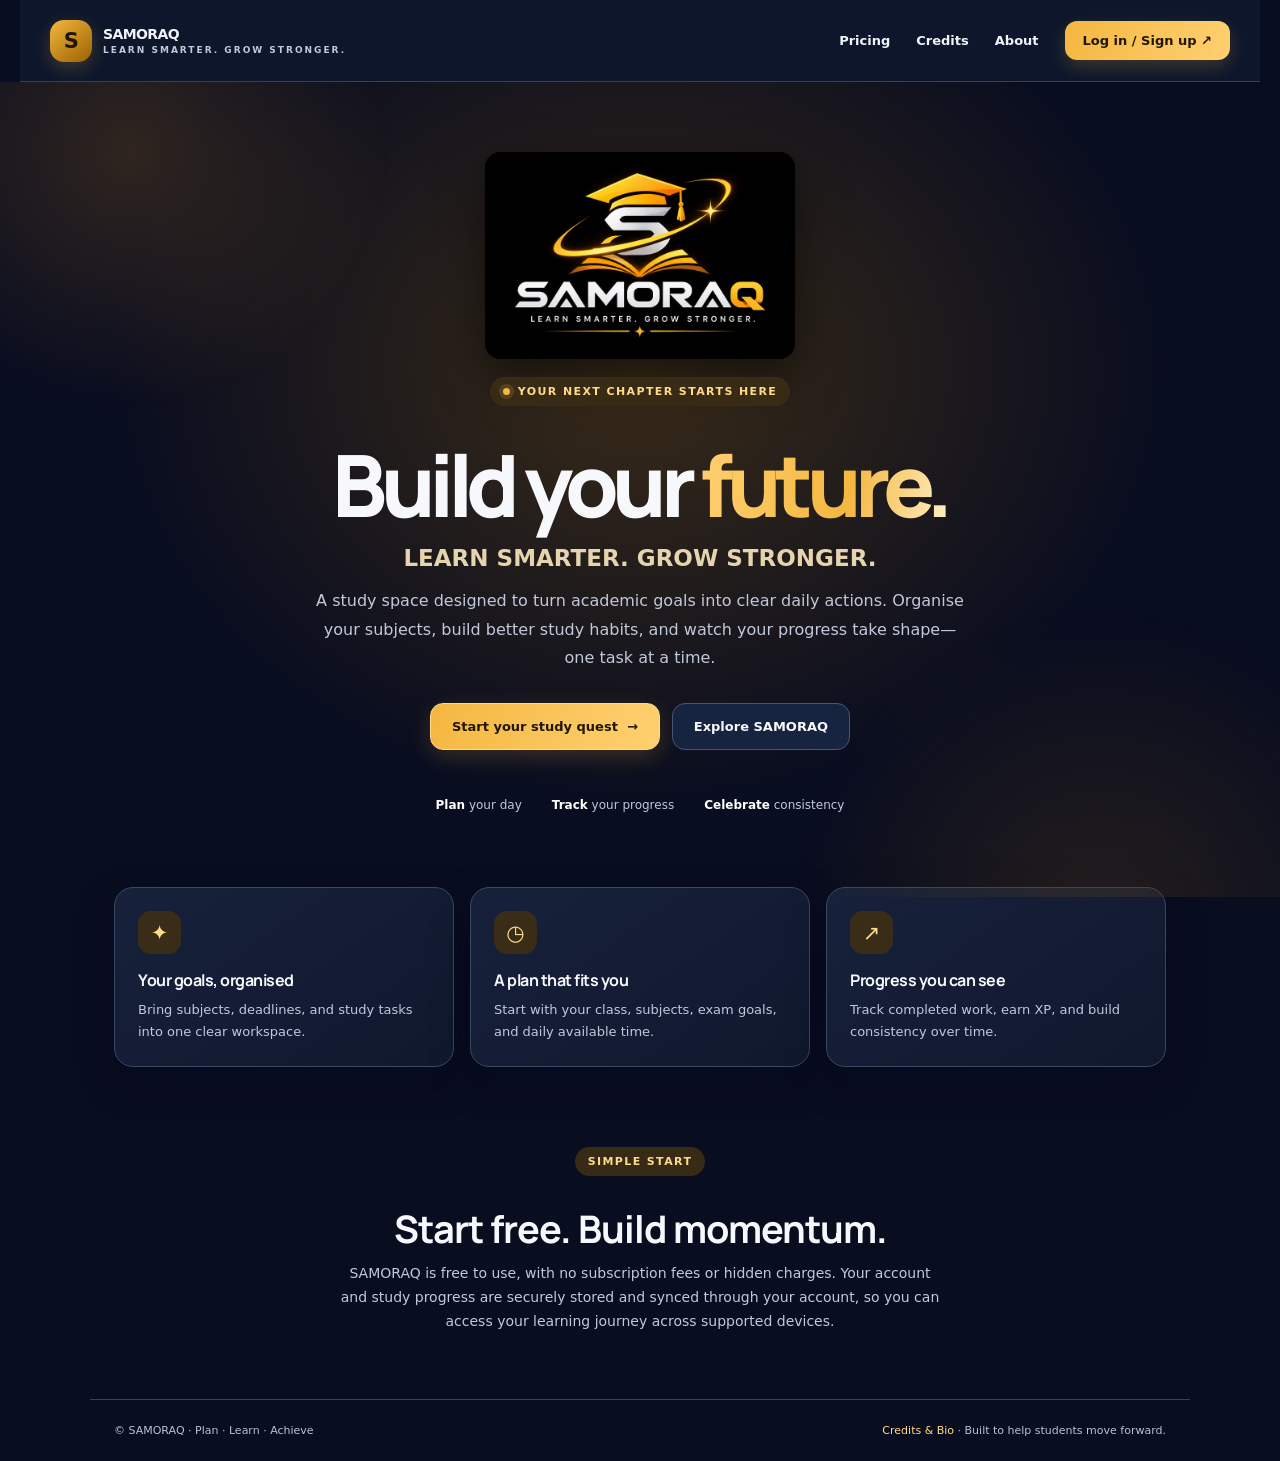
==== commit 288134b0: "Update index.html" ====
--- a/index.html
+++ b/index.html
@@ -1,6 +1,7 @@
 <!doctype html>
 <html lang="en">
 <head>
+  <link rel="icon" type="image/png" href="assets/samoraq-icon.png">
   <meta charset="utf-8">
   <meta name="viewport" content="width=device-width, initial-scale=1">
   <meta name="theme-color" content="#f4b740">
@@ -87,11 +88,11 @@
     </section>
 
     <section id="pricing" style="max-width:1050px;margin:0 auto 65px;padding:0 24px;text-align:center">
-      <div class="eyebrow">Simple start</div><h2 style="font-size:clamp(26px,4vw,38px);letter-spacing:-1px;margin:16px 0 8px">Start free. Build momentum.</h2><p style="color:#777b98;line-height:1.7;margin:0 auto;max-width:600px">SAMORAQ is free to use. This build stores your account and study progress in this browser on this device; cloud accounts and cross-device sync are not available yet.</p>
+      <div class="eyebrow">Simple start</div><h2 style="font-size:clamp(26px,4vw,38px);letter-spacing:-1px;margin:16px 0 8px">Start free. Build momentum.</h2><p style="color:#777b98;line-height:1.7;margin:0 auto;max-width:600px">SAMORAQ is free to use, with no subscription fees or hidden charges. Your account and study progress are securely stored and synced through your account, so you can access your learning journey across supported devices.</p>
     </section>
   </main>
 
   <footer class="landing-footer"><span>© SAMORAQ · Plan · Learn · Achieve</span><span><a href="credits.html">Credits &amp; Bio</a> · Built to help students move forward.</span></footer>
 </body>
 
-</html>+</html>
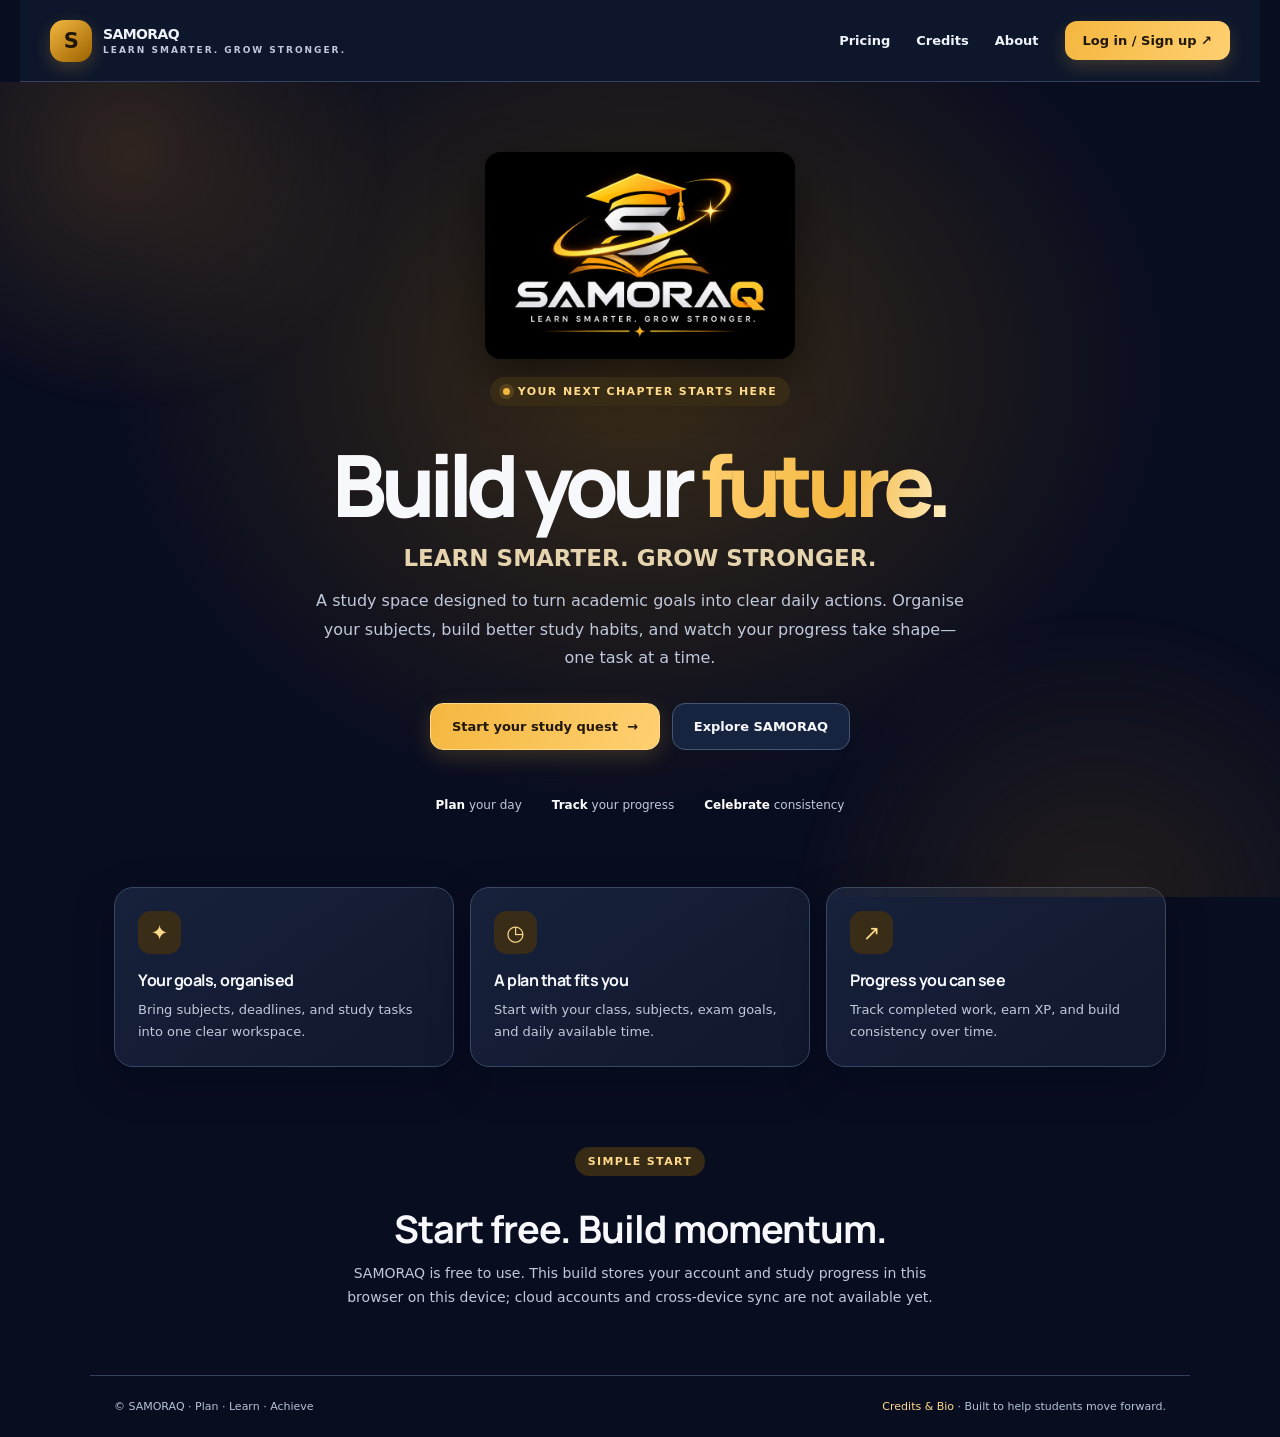
==== commit 54218256: "Add files via upload" ====
--- a/index.html
+++ b/index.html
@@ -1,7 +1,6 @@
 <!doctype html>
 <html lang="en">
 <head>
-  <link rel="icon" type="image/png" href="assets/samoraq-icon.png">
   <meta charset="utf-8">
   <meta name="viewport" content="width=device-width, initial-scale=1">
   <meta name="theme-color" content="#f4b740">
@@ -88,11 +87,11 @@
     </section>
 
     <section id="pricing" style="max-width:1050px;margin:0 auto 65px;padding:0 24px;text-align:center">
-      <div class="eyebrow">Simple start</div><h2 style="font-size:clamp(26px,4vw,38px);letter-spacing:-1px;margin:16px 0 8px">Start free. Build momentum.</h2><p style="color:#777b98;line-height:1.7;margin:0 auto;max-width:600px">SAMORAQ is free to use, with no subscription fees or hidden charges. Your account and study progress are securely stored and synced through your account, so you can access your learning journey across supported devices.</p>
+      <div class="eyebrow">Simple start</div><h2 style="font-size:clamp(26px,4vw,38px);letter-spacing:-1px;margin:16px 0 8px">Start free. Build momentum.</h2><p style="color:#777b98;line-height:1.7;margin:0 auto;max-width:600px">SAMORAQ is free to use. This build stores your account and study progress in this browser on this device; cloud accounts and cross-device sync are not available yet.</p>
     </section>
   </main>
 
   <footer class="landing-footer"><span>© SAMORAQ · Plan · Learn · Achieve</span><span><a href="credits.html">Credits &amp; Bio</a> · Built to help students move forward.</span></footer>
 </body>
 
-</html>
+</html>
--- a/theme.css
+++ b/theme.css
@@ -188,3 +188,12 @@
 .landing-page .samoraq-hero-logo{background:#000;object-fit:contain}
 .dashboard-page .samoraq-sidebar-brand{display:flex;justify-content:center;align-items:center;padding:0 4px;margin:0 0 14px;min-height:112px}
 .dashboard-page .samoraq-sidebar-brand img{display:block;width:100%;max-width:190px;height:auto;max-height:126px;object-fit:contain;border-radius:10px;box-shadow:0 10px 28px #0005}
+
+
+/* NEXUS first-time guided tour */
+.nexus-tour-backdrop{position:fixed;inset:0;z-index:9990;background:rgba(0,0,0,.0);backdrop-filter:blur(0px);}
+.nexus-tour-highlight{position:relative!important;z-index:9992!important;outline:3px solid #f4b740!important;outline-offset:5px!important;border-radius:14px!important;box-shadow:0 0 0 9999px rgba(3,7,24,.76),0 0 28px rgba(244,183,64,.36)!important;transition:outline-offset .2s ease,outline-color .2s ease;}
+.nexus-tour-dialog{position:fixed;z-index:9995;right:clamp(12px,3vw,34px);bottom:clamp(12px,3vh,28px);width:min(520px,calc(100vw - 24px));display:grid;grid-template-columns:90px minmax(0,1fr);gap:14px;align-items:end;padding:16px;border:1px solid rgba(244,183,64,.55);border-radius:20px;background:linear-gradient(145deg,#151e43,#0b1230);color:#f4f6ff;box-shadow:0 18px 65px rgba(0,0,0,.5),0 0 30px rgba(244,183,64,.13);}
+.nexus-tour-dialog img{width:90px;height:112px;object-fit:contain;align-self:end;filter:drop-shadow(0 0 13px rgba(244,183,64,.38));}
+.nexus-tour-copy{min-width:0}.nexus-tour-kicker{font-size:10px;letter-spacing:2px;font-weight:900;color:#f4b740;margin-bottom:5px}.nexus-tour-copy h2{font-size:18px;margin:0 0 7px;color:#fff}.nexus-tour-copy p{font-size:13px;line-height:1.55;color:#d8def5;margin:0 0 12px}.nexus-tour-meta{display:flex;justify-content:space-between;gap:10px;align-items:center;color:#aab6da;font-size:11px;margin-bottom:10px}.nexus-tour-actions{display:flex;flex-wrap:wrap;gap:7px;align-items:center}.nexus-tour-actions button{border-radius:9px;padding:9px 12px;font-size:12px;font-weight:800;cursor:pointer}.nexus-tour-next{border:0;background:#f4b740;color:#151a30}.nexus-tour-back{border:1px solid #465582;background:#172448;color:#e9edff}.nexus-tour-skip{border:0;background:transparent;color:#c2cbe6;margin-left:auto}.nexus-tour-error{color:#ffb4b4;font-size:11px;margin-top:8px}.nexus-tour-dialog button:focus-visible{outline:2px solid #fff;outline-offset:3px}
+@media(max-width:600px){.nexus-tour-dialog{right:10px;left:10px;bottom:10px;width:auto;grid-template-columns:62px minmax(0,1fr);gap:10px;padding:12px;border-radius:16px}.nexus-tour-dialog img{width:62px;height:86px}.nexus-tour-copy h2{font-size:16px}.nexus-tour-copy p{font-size:12px;line-height:1.45}.nexus-tour-actions button{padding:9px 10px}.nexus-tour-skip{margin-left:0}}
